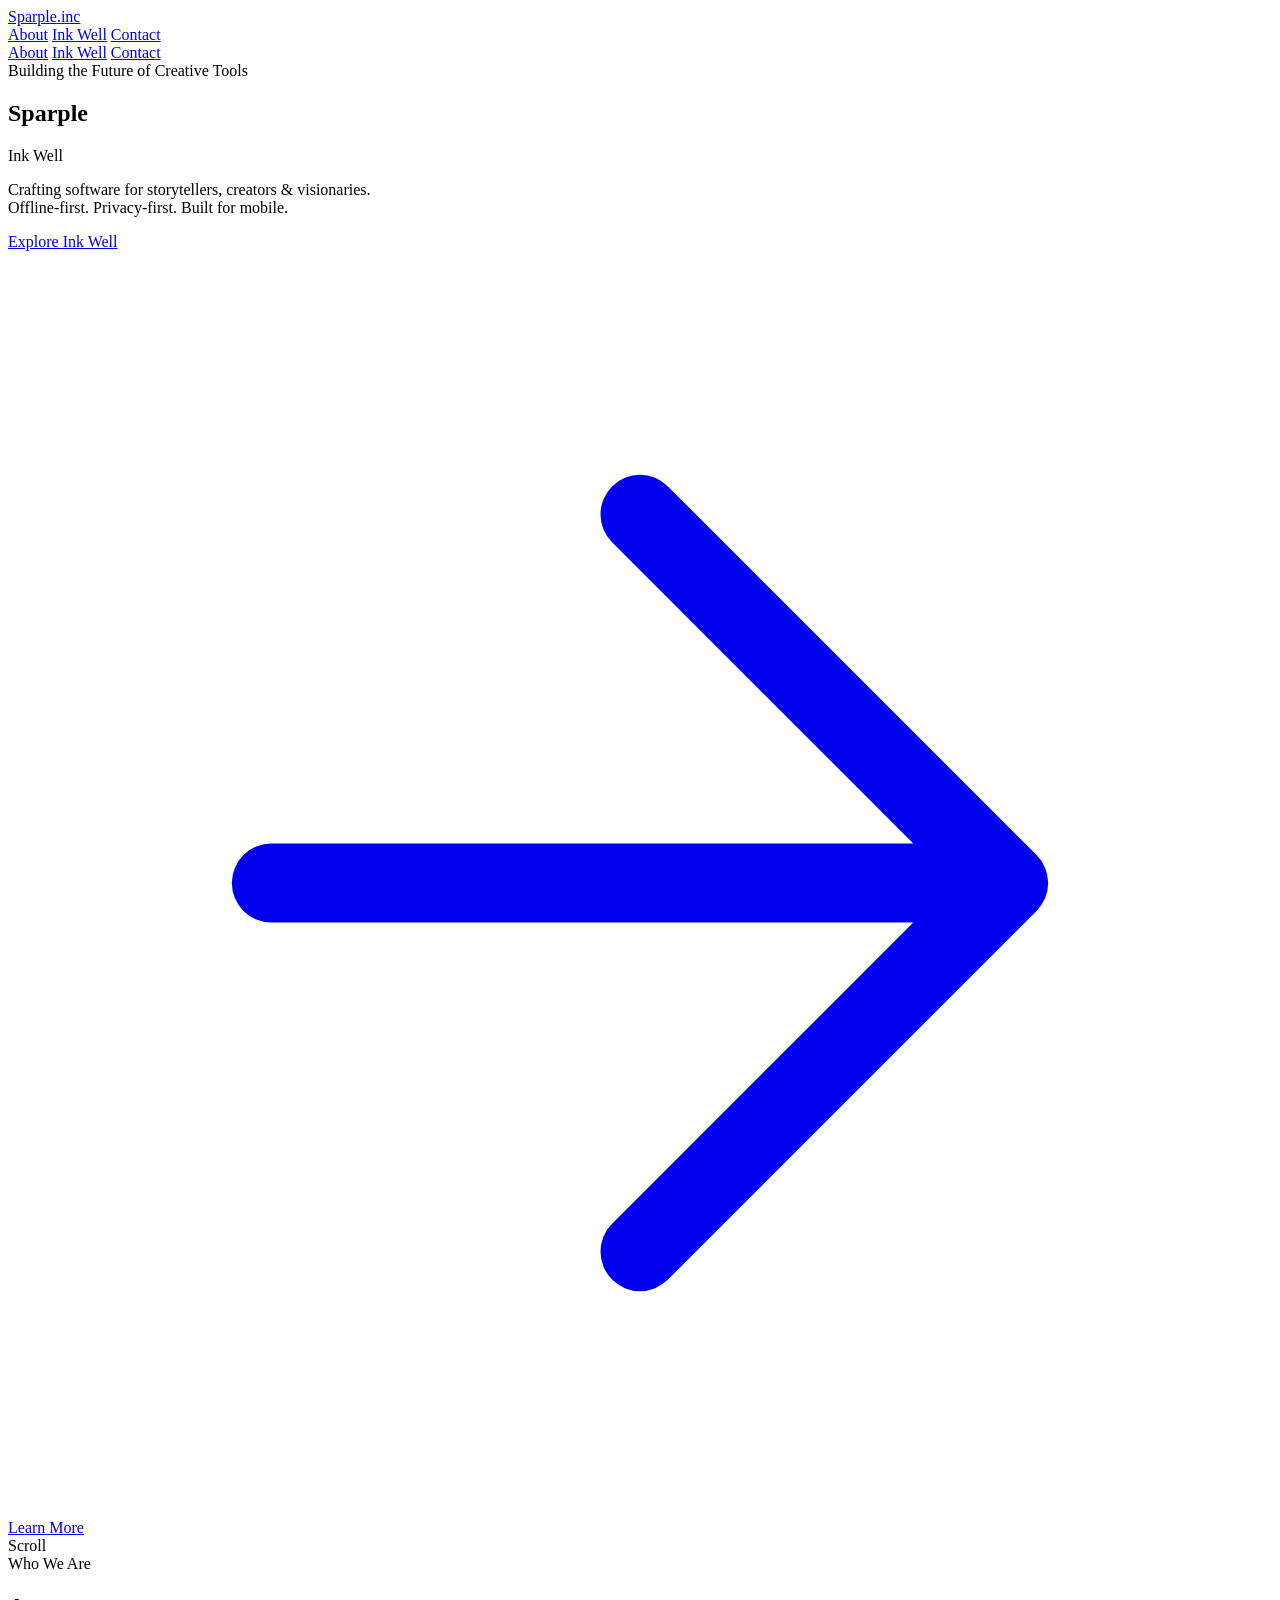
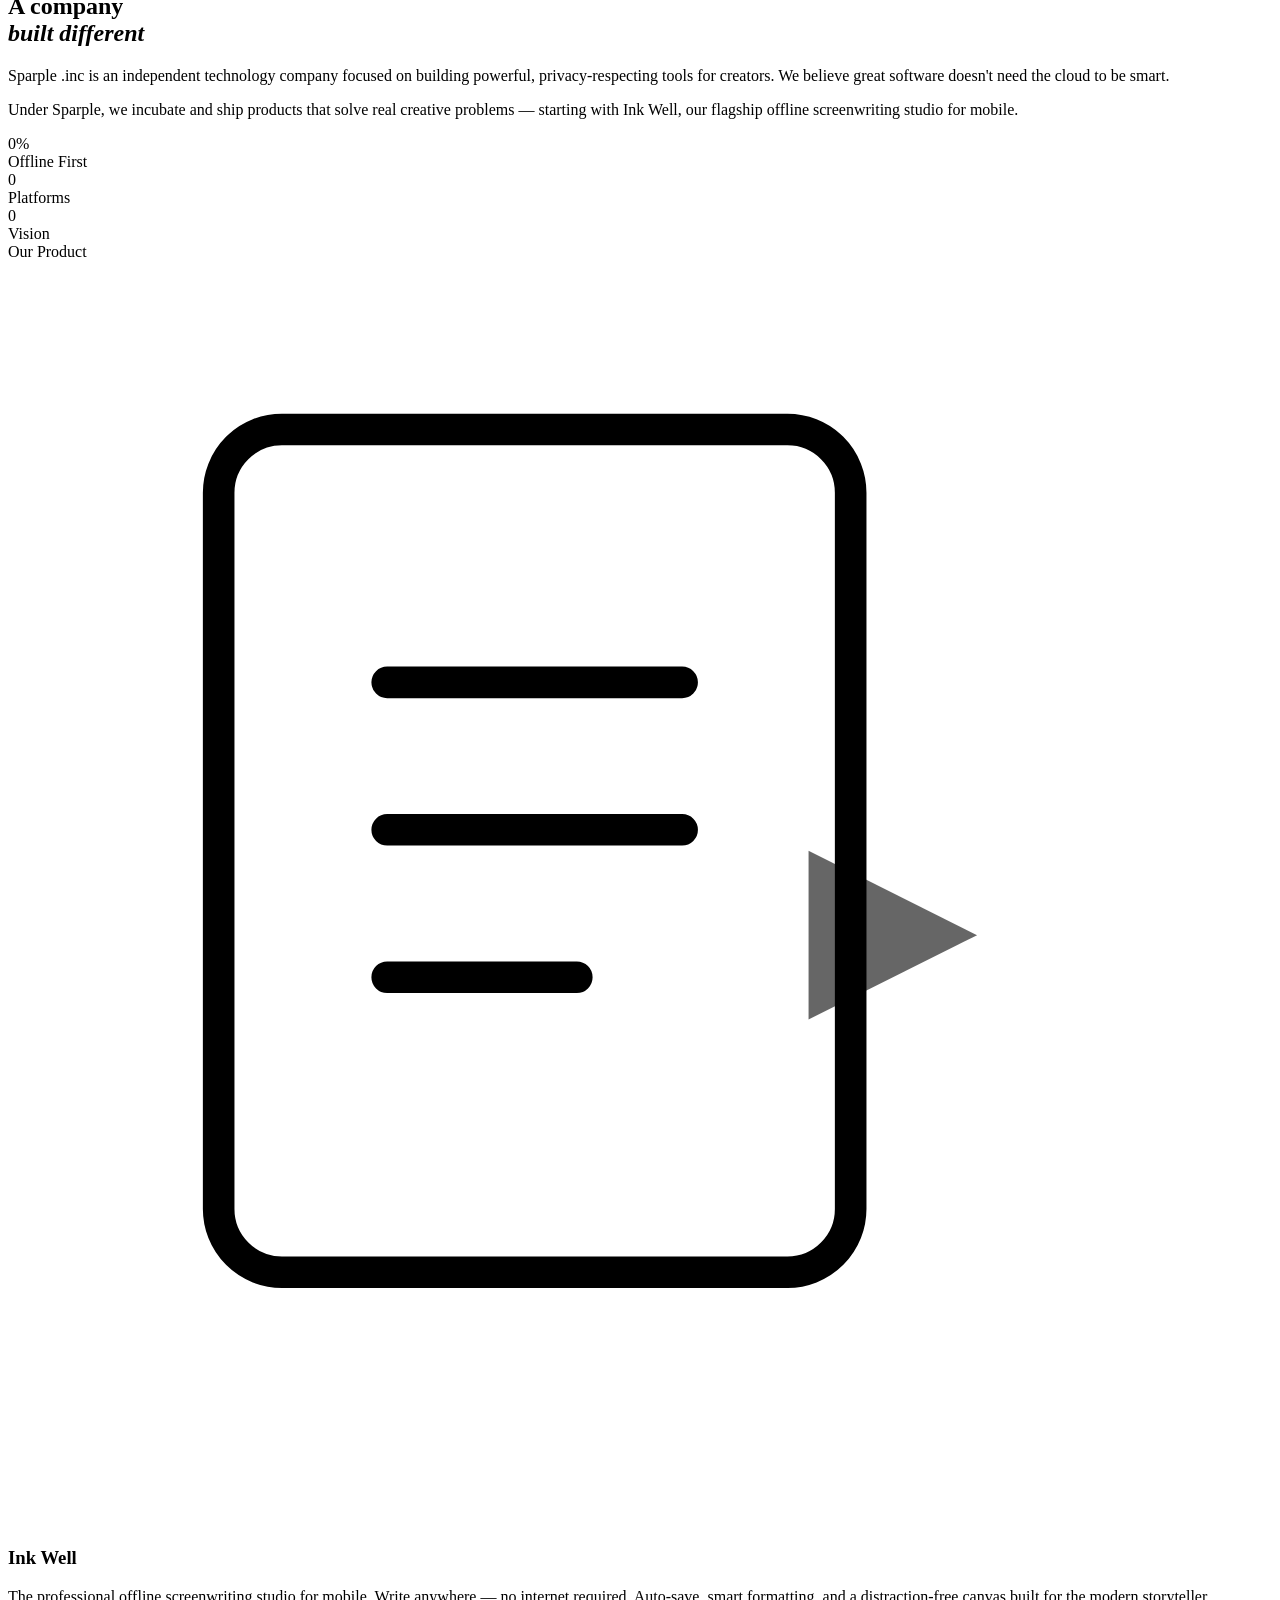
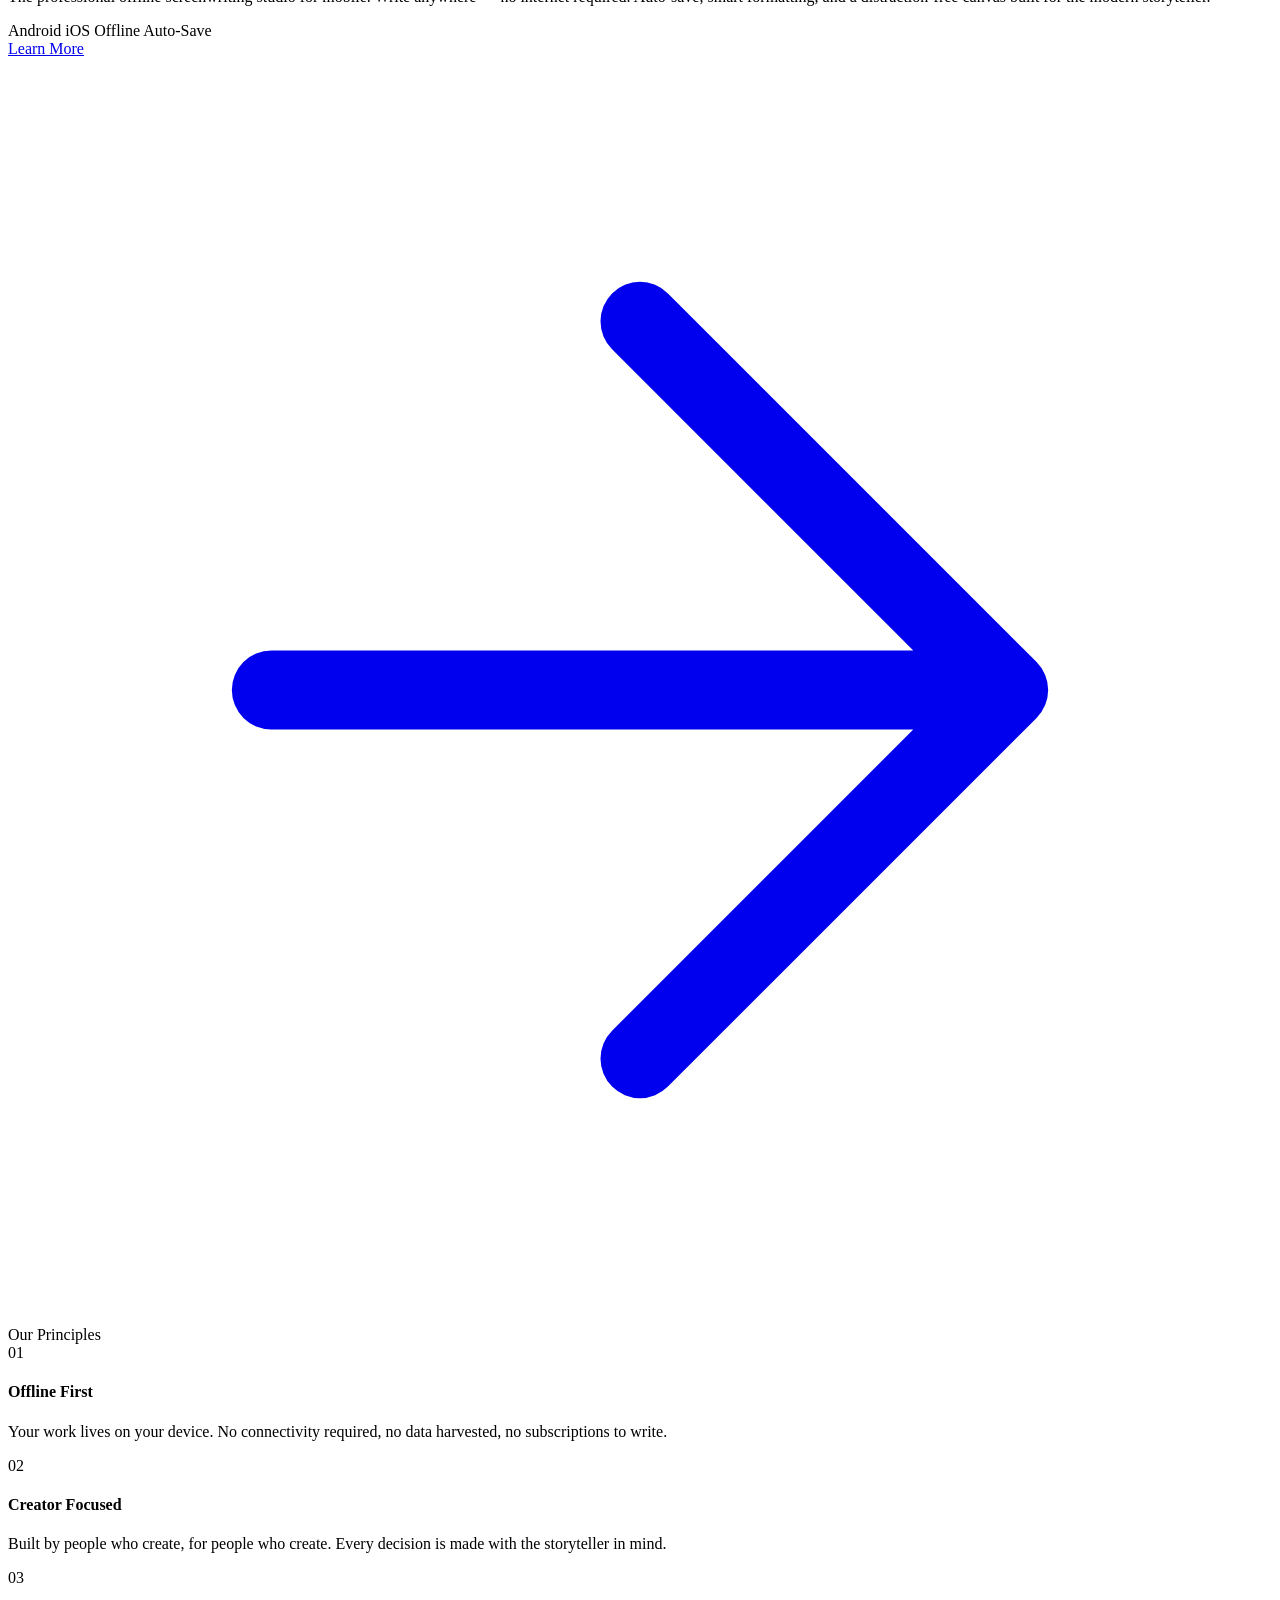
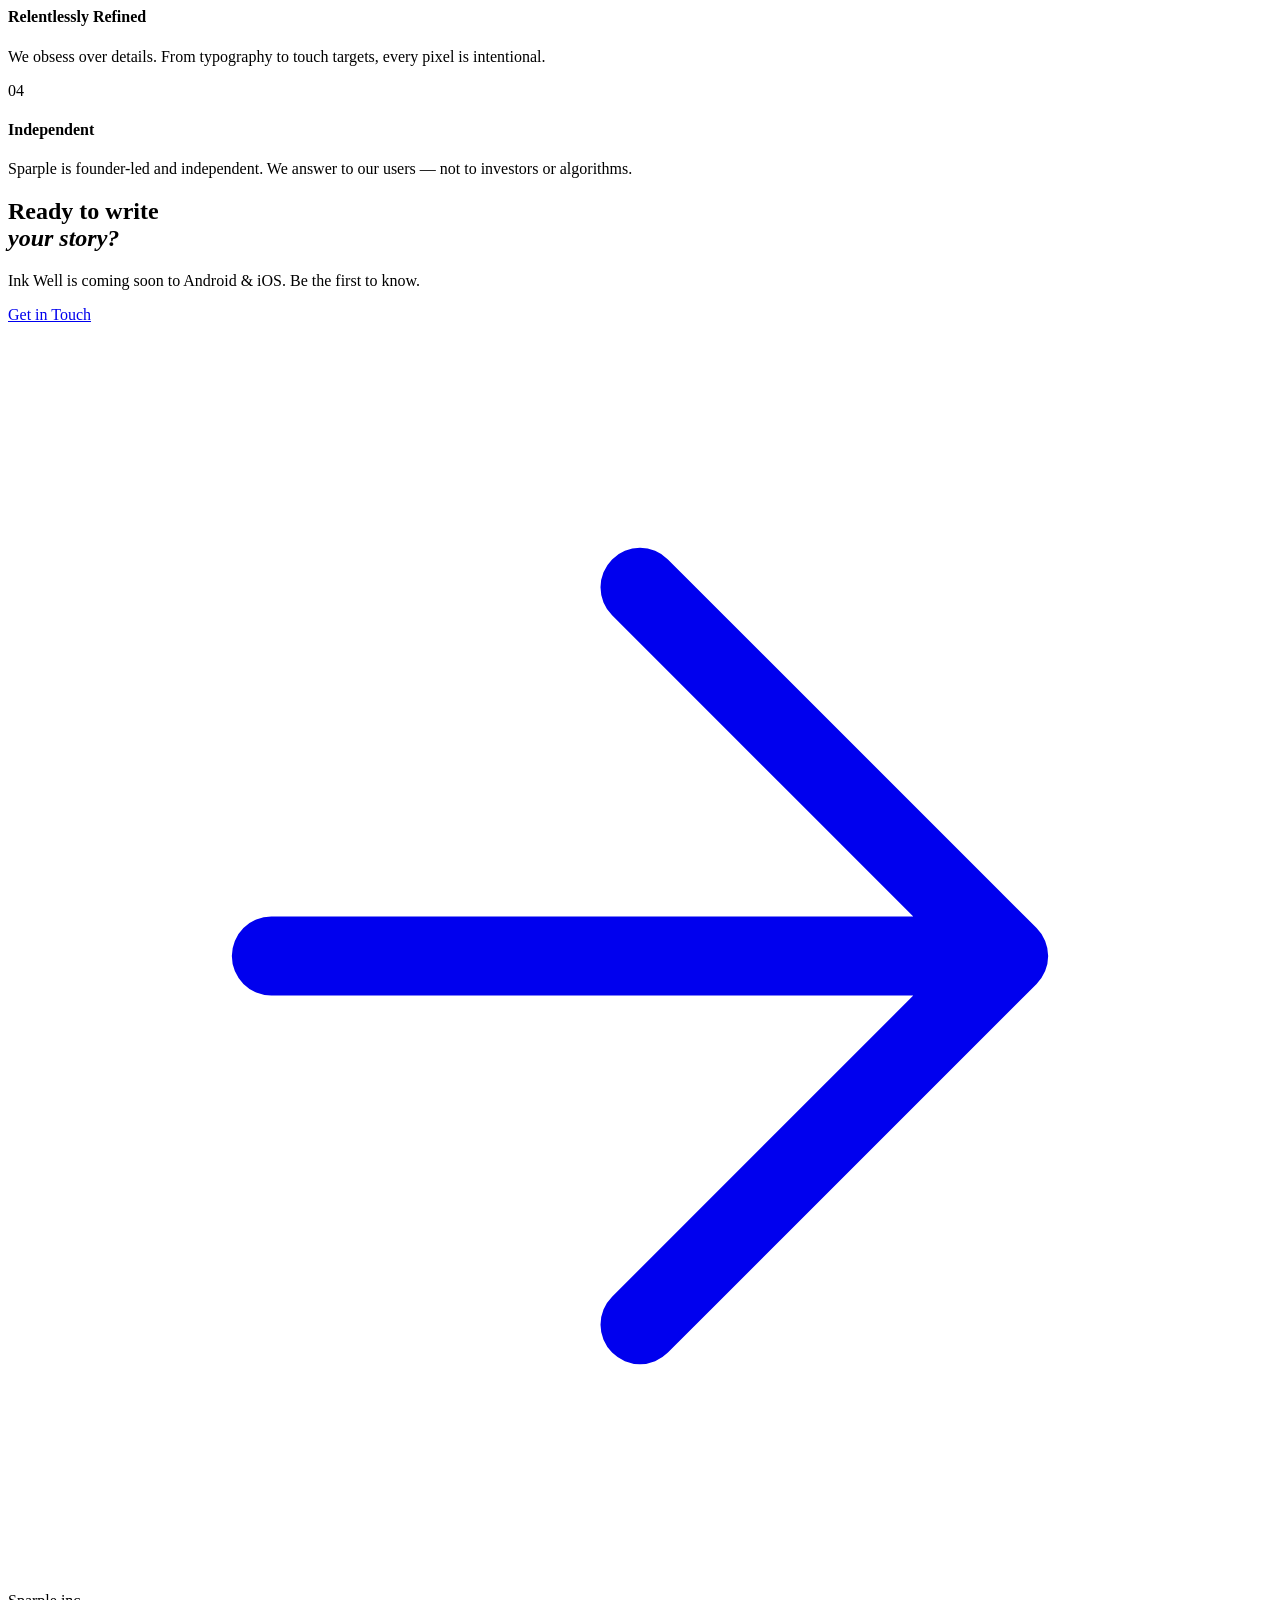
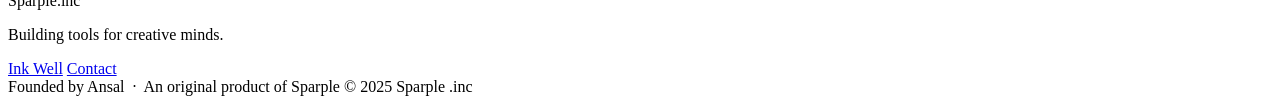
==== index.html @ a7f2dded "Add files via upload" ====
<!DOCTYPE html>
<html lang="en">
<head>
  <meta charset="UTF-8" />
  <meta name="viewport" content="width=device-width, initial-scale=1.0" />
  <title>Sparple .inc</title>
  <link rel="preconnect" href="https://fonts.googleapis.com" />
  <link rel="preconnect" href="https://fonts.gstatic.com" crossorigin />
  <link href="https://fonts.googleapis.com/css2?family=Cormorant+Garamond:wght@300;400;600;700&family=DM+Sans:ital,wght@0,200;0,300;0,400;0,500;1,300&family=Space+Mono:wght@400;700&display=swap" rel="stylesheet" />
  <link rel="stylesheet" href="css/main.css" />
</head>
<body>

  <!-- Custom Cursor -->
  <div class="cursor" id="cursor"></div>
  <div class="cursor-follower" id="cursorFollower"></div>

  <!-- Noise Overlay -->
  <div class="noise-overlay"></div>

  <!-- Nav -->
  <nav class="nav" id="nav">
    <a href="index.html" class="nav-logo">Sparple<span>.inc</span></a>
    <div class="nav-links">
      <a href="#about">About</a>
      <a href="inkwell.html">Ink Well</a>
      <a href="contact.html">Contact</a>
    </div>
    <div class="nav-hamburger" id="hamburger">
      <span></span><span></span><span></span>
    </div>
  </nav>

  <!-- Mobile Menu -->
  <div class="mobile-menu" id="mobileMenu">
    <a href="#about" onclick="closeMobile()">About</a>
    <a href="inkwell.html" onclick="closeMobile()">Ink Well</a>
    <a href="contact.html" onclick="closeMobile()">Contact</a>
  </div>

  <!-- HERO -->
  <section class="hero">
    <div class="hero-bg">
      <div class="orb orb-1"></div>
      <div class="orb orb-2"></div>
      <div class="orb orb-3"></div>
      <div class="grid-lines"></div>
    </div>

    <div class="hero-content">
      <div class="hero-badge reveal-up" style="animation-delay:.1s">
        <span class="badge-dot"></span>
        Building the Future of Creative Tools
      </div>

      <h1 class="hero-title reveal-up" style="animation-delay:.25s">
        <span class="title-sparple">Sparple</span>
      </h1>

      <div class="hero-product reveal-up" style="animation-delay:.45s">
        <span class="product-line"></span>
        <span class="product-name">Ink Well</span>
        <span class="product-line"></span>
      </div>

      <p class="hero-sub reveal-up" style="animation-delay:.6s">
        Crafting software for storytellers, creators &amp; visionaries.<br/>
        Offline-first. Privacy-first. Built for mobile.
      </p>

      <div class="hero-actions reveal-up" style="animation-delay:.75s">
        <a href="inkwell.html" class="btn-primary">
          <span>Explore Ink Well</span>
          <svg viewBox="0 0 24 24" fill="none"><path d="M5 12h14M12 5l7 7-7 7" stroke="currentColor" stroke-width="1.5" stroke-linecap="round" stroke-linejoin="round"/></svg>
        </a>
        <a href="#about" class="btn-ghost">Learn More</a>
      </div>
    </div>

    <div class="scroll-indicator">
      <div class="scroll-line"></div>
      <span>Scroll</span>
    </div>
  </section>

  <!-- ABOUT / COMPANY -->
  <section class="about" id="about">
    <div class="container">
      <div class="section-label">Who We Are</div>
      <div class="about-grid">
        <div class="about-left">
          <h2 class="section-title">
            A company<br/>
            <em>built different</em>
          </h2>
        </div>
        <div class="about-right">
          <p>Sparple .inc is an independent technology company focused on building powerful, privacy-respecting tools for creators. We believe great software doesn't need the cloud to be smart.</p>
          <p>Under Sparple, we incubate and ship products that solve real creative problems — starting with Ink Well, our flagship offline screenwriting studio for mobile.</p>
          <div class="about-stats">
            <div class="stat">
              <span class="stat-num" data-target="100">0</span><span>%</span>
              <div class="stat-label">Offline First</div>
            </div>
            <div class="stat">
              <span class="stat-num" data-target="2">0</span>
              <div class="stat-label">Platforms</div>
            </div>
            <div class="stat">
              <span class="stat-num" data-target="1">0</span>
              <div class="stat-label">Vision</div>
            </div>
          </div>
        </div>
      </div>
    </div>
  </section>

  <!-- PRODUCT CARD -->
  <section class="products">
    <div class="container">
      <div class="section-label">Our Product</div>
      <div class="product-card-hero">
        <div class="product-card-bg"></div>
        <div class="product-card-inner">
          <div class="product-icon">
            <svg viewBox="0 0 60 60" fill="none" xmlns="http://www.w3.org/2000/svg">
              <rect x="10" y="8" width="30" height="40" rx="3" stroke="currentColor" stroke-width="1.5"/>
              <path d="M18 20h14M18 27h14M18 34h9" stroke="currentColor" stroke-width="1.5" stroke-linecap="round"/>
              <path d="M38 28l8 4-8 4V28z" fill="currentColor" opacity=".6"/>
            </svg>
          </div>
          <div class="product-card-text">
            <h3>Ink Well</h3>
            <p>The professional offline screenwriting studio for mobile. Write anywhere — no internet required. Auto-save, smart formatting, and a distraction-free canvas built for the modern storyteller.</p>
            <div class="product-tags">
              <span>Android</span>
              <span>iOS</span>
              <span>Offline</span>
              <span>Auto-Save</span>
            </div>
            <a href="inkwell.html" class="btn-primary">
              <span>Learn More</span>
              <svg viewBox="0 0 24 24" fill="none"><path d="M5 12h14M12 5l7 7-7 7" stroke="currentColor" stroke-width="1.5" stroke-linecap="round" stroke-linejoin="round"/></svg>
            </a>
          </div>
        </div>
      </div>
    </div>
  </section>

  <!-- VALUES -->
  <section class="values">
    <div class="container">
      <div class="section-label">Our Principles</div>
      <div class="values-grid">
        <div class="value-item">
          <div class="value-num">01</div>
          <h4>Offline First</h4>
          <p>Your work lives on your device. No connectivity required, no data harvested, no subscriptions to write.</p>
        </div>
        <div class="value-item">
          <div class="value-num">02</div>
          <h4>Creator Focused</h4>
          <p>Built by people who create, for people who create. Every decision is made with the storyteller in mind.</p>
        </div>
        <div class="value-item">
          <div class="value-num">03</div>
          <h4>Relentlessly Refined</h4>
          <p>We obsess over details. From typography to touch targets, every pixel is intentional.</p>
        </div>
        <div class="value-item">
          <div class="value-num">04</div>
          <h4>Independent</h4>
          <p>Sparple is founder-led and independent. We answer to our users — not to investors or algorithms.</p>
        </div>
      </div>
    </div>
  </section>

  <!-- CTA -->
  <section class="cta-section">
    <div class="cta-inner">
      <h2>Ready to write<br/><em>your story?</em></h2>
      <p>Ink Well is coming soon to Android &amp; iOS. Be the first to know.</p>
      <a href="contact.html" class="btn-primary large">
        <span>Get in Touch</span>
        <svg viewBox="0 0 24 24" fill="none"><path d="M5 12h14M12 5l7 7-7 7" stroke="currentColor" stroke-width="1.5" stroke-linecap="round" stroke-linejoin="round"/></svg>
      </a>
    </div>
  </section>

  <!-- FOOTER -->
  <footer class="footer">
    <div class="footer-inner">
      <div class="footer-left">
        <div class="footer-logo">Sparple<span>.inc</span></div>
        <p>Building tools for creative minds.</p>
      </div>
      <div class="footer-links">
        <a href="inkwell.html">Ink Well</a>
        <a href="contact.html">Contact</a>
      </div>
    </div>
    <div class="footer-bottom">
      <span>Founded by Ansal &nbsp;·&nbsp; An original product of Sparple</span>
      <span>© 2025 Sparple .inc</span>
    </div>
  </footer>

  <script src="js/main.js"></script>
</body>
</html>
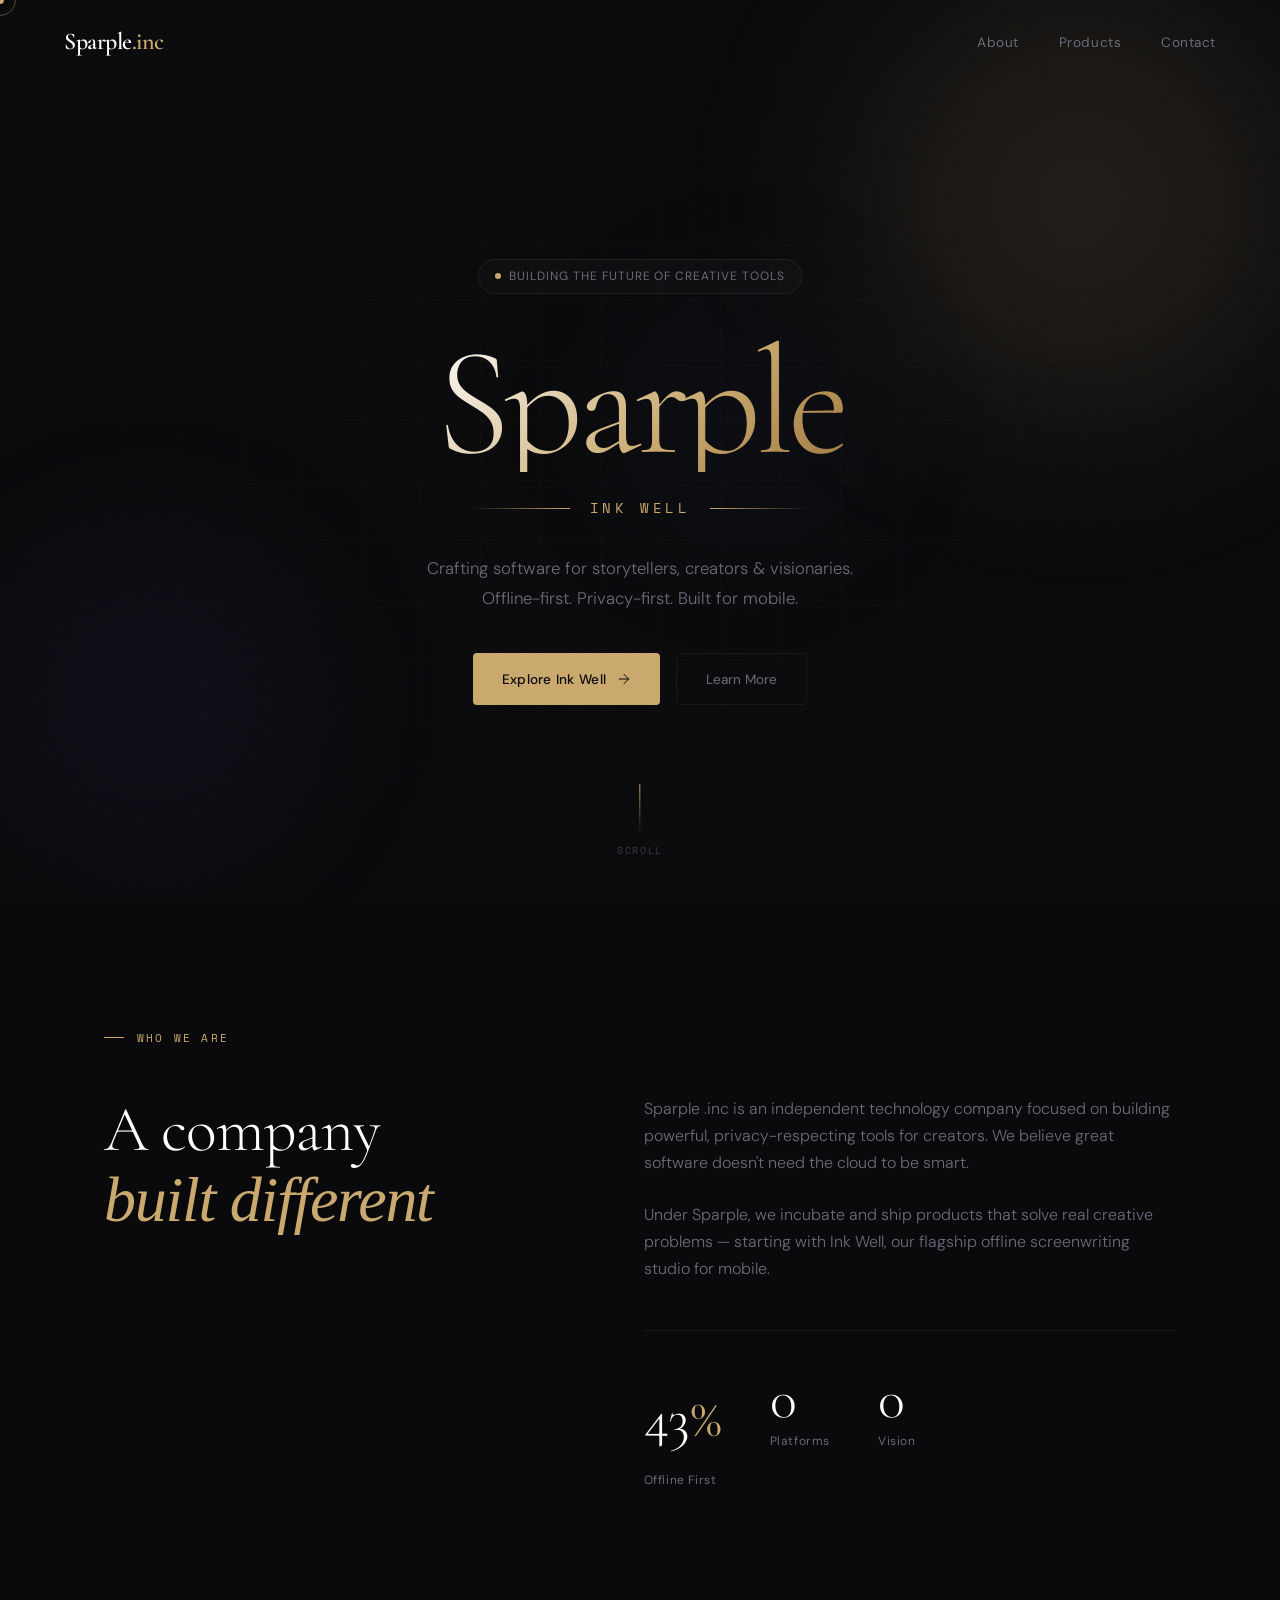
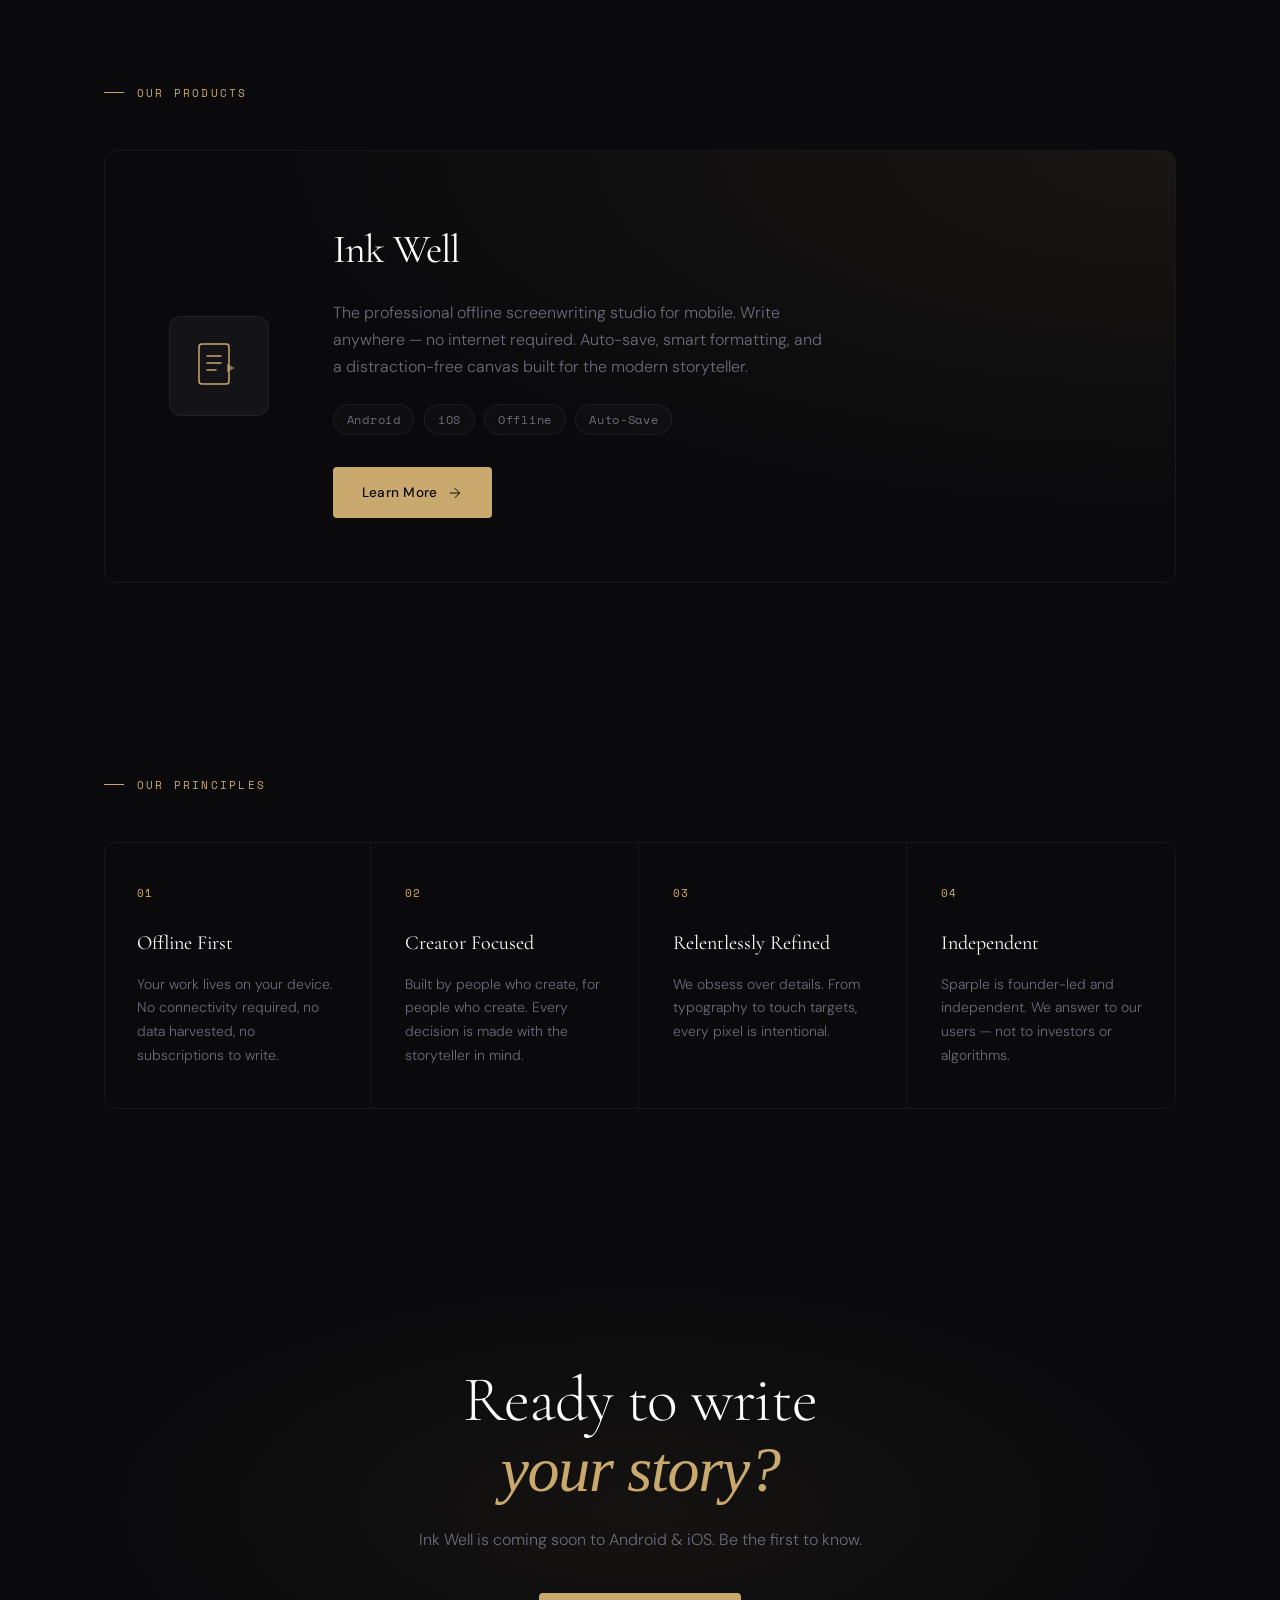
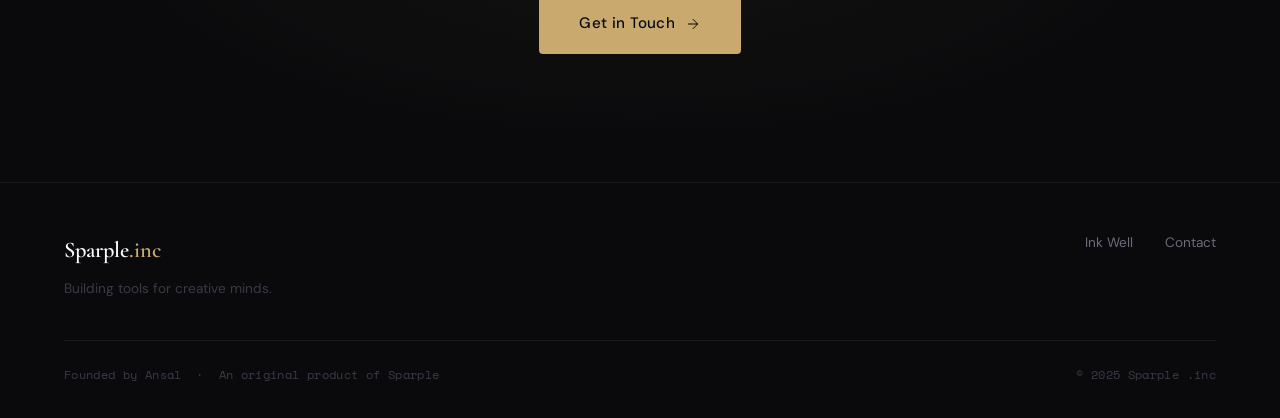
==== commit eb7d8bb6: "Add files via upload" ====
--- a/index.html
+++ b/index.html
@@ -23,7 +23,7 @@
     <a href="index.html" class="nav-logo">Sparple<span>.inc</span></a>
     <div class="nav-links">
       <a href="#about">About</a>
-      <a href="inkwell.html">Ink Well</a>
+      <a href="#products-section">Products</a>
       <a href="contact.html">Contact</a>
     </div>
     <div class="nav-hamburger" id="hamburger">
@@ -33,9 +33,9 @@
 
   <!-- Mobile Menu -->
   <div class="mobile-menu" id="mobileMenu">
-    <a href="#about" onclick="closeMobile()">About</a>
-    <a href="inkwell.html" onclick="closeMobile()">Ink Well</a>
-    <a href="contact.html" onclick="closeMobile()">Contact</a>
+    <a href="#about"            onclick="closeMobile()">About</a>
+    <a href="#products-section" onclick="closeMobile()">Products</a>
+    <a href="contact.html"      onclick="closeMobile()">Contact</a>
   </div>
 
   <!-- HERO -->
@@ -59,7 +59,7 @@
 
       <div class="hero-product reveal-up" style="animation-delay:.45s">
         <span class="product-line"></span>
-        <span class="product-name">Ink Well</span>
+        <span class="product-name" id="hero-product-name">Ink Well</span>
         <span class="product-line"></span>
       </div>
 
@@ -69,7 +69,7 @@
       </p>
 
       <div class="hero-actions reveal-up" style="animation-delay:.75s">
-        <a href="inkwell.html" class="btn-primary">
+        <a href="product.html?id=inkwell" class="btn-primary" id="hero-cta">
           <span>Explore Ink Well</span>
           <svg viewBox="0 0 24 24" fill="none"><path d="M5 12h14M12 5l7 7-7 7" stroke="currentColor" stroke-width="1.5" stroke-linecap="round" stroke-linejoin="round"/></svg>
         </a>
@@ -116,36 +116,19 @@
     </div>
   </section>
 
+  <!-- PRODUCTS — rendered dynamically by js/products.js
+       To add a new product: create a JSON file in /products/ and
+       add its id to PRODUCT_IDS in js/products.js. That's all. -->
   <!-- PRODUCT CARD -->
-  <section class="products">
+  <section class="products" id="products-section">
     <div class="container">
-      <div class="section-label">Our Product</div>
-      <div class="product-card-hero">
-        <div class="product-card-bg"></div>
-        <div class="product-card-inner">
-          <div class="product-icon">
-            <svg viewBox="0 0 60 60" fill="none" xmlns="http://www.w3.org/2000/svg">
-              <rect x="10" y="8" width="30" height="40" rx="3" stroke="currentColor" stroke-width="1.5"/>
-              <path d="M18 20h14M18 27h14M18 34h9" stroke="currentColor" stroke-width="1.5" stroke-linecap="round"/>
-              <path d="M38 28l8 4-8 4V28z" fill="currentColor" opacity=".6"/>
-            </svg>
-          </div>
-          <div class="product-card-text">
-            <h3>Ink Well</h3>
-            <p>The professional offline screenwriting studio for mobile. Write anywhere — no internet required. Auto-save, smart formatting, and a distraction-free canvas built for the modern storyteller.</p>
-            <div class="product-tags">
-              <span>Android</span>
-              <span>iOS</span>
-              <span>Offline</span>
-              <span>Auto-Save</span>
-            </div>
-            <a href="inkwell.html" class="btn-primary">
-              <span>Learn More</span>
-              <svg viewBox="0 0 24 24" fill="none"><path d="M5 12h14M12 5l7 7-7 7" stroke="currentColor" stroke-width="1.5" stroke-linecap="round" stroke-linejoin="round"/></svg>
-            </a>
-          </div>
-        </div>
-      </div>
+      <div class="section-label">Our Products</div>
+      <!--
+        #products-grid is filled automatically by js/products.js
+        One card is rendered for every product in the /products/ folder.
+        You never need to touch this HTML to add a new product.
+      -->
+      <div id="products-grid"></div>
     </div>
   </section>
 
@@ -198,7 +181,7 @@
         <p>Building tools for creative minds.</p>
       </div>
       <div class="footer-links">
-        <a href="inkwell.html">Ink Well</a>
+        <a href="product.html?id=inkwell">Ink Well</a>
         <a href="contact.html">Contact</a>
       </div>
     </div>
@@ -209,5 +192,7 @@
   </footer>
 
   <script src="js/main.js"></script>
+  <!-- Product content system — auto-renders cards from /products/ JSON files -->
+  <script src="js/products.js"></script>
 </body>
 </html>
--- a/css/main.css
+++ b/css/main.css
@@ -0,0 +1,718 @@
+/* ===========================
+   SPARPLE .INC — MAIN STYLES
+   =========================== */
+
+*, *::before, *::after { box-sizing: border-box; margin: 0; padding: 0; }
+
+:root {
+  --bg: #0a0a0c;
+  --bg2: #0f0f13;
+  --surface: #141418;
+  --surface2: #1a1a20;
+  --border: rgba(255,255,255,0.06);
+  --border-hover: rgba(255,255,255,0.12);
+  --text: #e8e8ec;
+  --text-muted: #6b6b7a;
+  --text-dim: #3a3a48;
+  --accent: #c9a96e;
+  --accent-soft: rgba(201,169,110,0.12);
+  --accent-glow: rgba(201,169,110,0.25);
+  --white: #ffffff;
+  --font-display: 'Cormorant Garamond', Georgia, serif;
+  --font-body: 'DM Sans', sans-serif;
+  --font-mono: 'Space Mono', monospace;
+  --ease-out: cubic-bezier(0.16, 1, 0.3, 1);
+  --ease-in-out: cubic-bezier(0.45, 0, 0.55, 1);
+}
+
+html { scroll-behavior: smooth; }
+
+body {
+  background: var(--bg);
+  color: var(--text);
+  font-family: var(--font-body);
+  font-size: 16px;
+  line-height: 1.7;
+  overflow-x: hidden;
+  cursor: none;
+}
+
+/* SCROLLBAR */
+::-webkit-scrollbar { width: 4px; }
+::-webkit-scrollbar-track { background: var(--bg); }
+::-webkit-scrollbar-thumb { background: var(--accent); border-radius: 2px; }
+
+/* CURSOR */
+.cursor {
+  width: 8px; height: 8px;
+  background: var(--accent);
+  border-radius: 50%;
+  position: fixed;
+  top: 0; left: 0;
+  pointer-events: none;
+  z-index: 9999;
+  transform: translate(-50%, -50%);
+  transition: transform 0.05s, opacity 0.2s;
+}
+.cursor-follower {
+  width: 32px; height: 32px;
+  border: 1px solid rgba(201,169,110,0.4);
+  border-radius: 50%;
+  position: fixed;
+  top: 0; left: 0;
+  pointer-events: none;
+  z-index: 9998;
+  transform: translate(-50%, -50%);
+  transition: transform 0.25s var(--ease-out), width 0.3s, height 0.3s, opacity 0.2s;
+}
+body:hover .cursor { opacity: 1; }
+
+/* NOISE */
+.noise-overlay {
+  position: fixed; inset: 0;
+  z-index: 1;
+  opacity: 0.025;
+  pointer-events: none;
+  background-image: url("data:image/svg+xml,%3Csvg viewBox='0 0 256 256' xmlns='http://www.w3.org/2000/svg'%3E%3Cfilter id='noise'%3E%3CfeTurbulence type='fractalNoise' baseFrequency='0.9' numOctaves='4' stitchTiles='stitch'/%3E%3C/filter%3E%3Crect width='100%25' height='100%25' filter='url(%23noise)'/%3E%3C/svg%3E");
+  background-size: 200px;
+}
+
+/* NAV */
+.nav {
+  position: fixed;
+  top: 0; left: 0; right: 0;
+  z-index: 100;
+  display: flex;
+  align-items: center;
+  justify-content: space-between;
+  padding: 1.4rem 4rem;
+  transition: background 0.4s, backdrop-filter 0.4s, padding 0.4s;
+}
+.nav.scrolled {
+  background: rgba(10, 10, 12, 0.85);
+  backdrop-filter: blur(20px);
+  border-bottom: 1px solid var(--border);
+  padding: 1rem 4rem;
+}
+
+.nav-logo {
+  font-family: var(--font-display);
+  font-size: 1.5rem;
+  font-weight: 600;
+  color: var(--white);
+  text-decoration: none;
+  letter-spacing: -0.02em;
+}
+.nav-logo span { color: var(--accent); }
+
+.nav-links { display: flex; gap: 2.5rem; }
+.nav-links a {
+  color: var(--text-muted);
+  text-decoration: none;
+  font-size: 0.85rem;
+  font-weight: 400;
+  letter-spacing: 0.04em;
+  transition: color 0.2s;
+  position: relative;
+}
+.nav-links a::after {
+  content: '';
+  position: absolute;
+  bottom: -2px; left: 0;
+  width: 0; height: 1px;
+  background: var(--accent);
+  transition: width 0.3s var(--ease-out);
+}
+.nav-links a:hover { color: var(--text); }
+.nav-links a:hover::after, .nav-links a.active::after { width: 100%; }
+.nav-links a.active { color: var(--accent); }
+
+.nav-hamburger {
+  display: none;
+  flex-direction: column;
+  gap: 5px;
+  cursor: pointer;
+  padding: 4px;
+}
+.nav-hamburger span {
+  display: block;
+  width: 22px; height: 1.5px;
+  background: var(--text-muted);
+  transition: all 0.3s;
+}
+
+/* MOBILE MENU */
+.mobile-menu {
+  display: none;
+  position: fixed;
+  inset: 0;
+  z-index: 99;
+  background: rgba(10,10,12,0.97);
+  backdrop-filter: blur(20px);
+  flex-direction: column;
+  align-items: center;
+  justify-content: center;
+  gap: 2.5rem;
+}
+.mobile-menu.open { display: flex; }
+.mobile-menu a {
+  font-family: var(--font-display);
+  font-size: 3rem;
+  color: var(--text);
+  text-decoration: none;
+  transition: color 0.2s;
+}
+.mobile-menu a:hover { color: var(--accent); }
+
+/* HERO */
+.hero {
+  min-height: 100vh;
+  display: flex;
+  align-items: center;
+  justify-content: center;
+  position: relative;
+  overflow: hidden;
+  padding: 8rem 4rem 4rem;
+}
+
+.hero-bg {
+  position: absolute;
+  inset: 0;
+  z-index: 0;
+}
+
+.orb {
+  position: absolute;
+  border-radius: 50%;
+  filter: blur(80px);
+  will-change: transform;
+}
+.orb-1 {
+  width: 600px; height: 600px;
+  top: -100px; right: -100px;
+  background: radial-gradient(circle, rgba(201,169,110,0.18) 0%, transparent 70%);
+  animation: orbFloat1 8s ease-in-out infinite;
+}
+.orb-2 {
+  width: 400px; height: 400px;
+  bottom: 0; left: -50px;
+  background: radial-gradient(circle, rgba(100,80,180,0.12) 0%, transparent 70%);
+  animation: orbFloat2 10s ease-in-out infinite;
+}
+.orb-3 {
+  width: 300px; height: 300px;
+  top: 30%; right: 30%;
+  background: radial-gradient(circle, rgba(60,100,160,0.1) 0%, transparent 70%);
+  animation: orbFloat3 12s ease-in-out infinite;
+}
+
+@keyframes orbFloat1 {
+  0%, 100% { transform: translate(0, 0) scale(1); }
+  50% { transform: translate(-30px, 40px) scale(1.05); }
+}
+@keyframes orbFloat2 {
+  0%, 100% { transform: translate(0, 0); }
+  50% { transform: translate(40px, -30px); }
+}
+@keyframes orbFloat3 {
+  0%, 100% { transform: translate(0, 0) scale(1); }
+  33% { transform: translate(20px, -20px) scale(1.1); }
+  66% { transform: translate(-20px, 10px) scale(0.95); }
+}
+
+.grid-lines {
+  position: absolute;
+  inset: 0;
+  background-image:
+    linear-gradient(rgba(255,255,255,0.02) 1px, transparent 1px),
+    linear-gradient(90deg, rgba(255,255,255,0.02) 1px, transparent 1px);
+  background-size: 60px 60px;
+  mask-image: radial-gradient(ellipse at center, black 20%, transparent 80%);
+}
+
+.hero-content {
+  position: relative;
+  z-index: 2;
+  text-align: center;
+  max-width: 800px;
+}
+
+.hero-badge {
+  display: inline-flex;
+  align-items: center;
+  gap: 0.5rem;
+  font-size: 0.75rem;
+  font-weight: 400;
+  letter-spacing: 0.08em;
+  text-transform: uppercase;
+  color: var(--text-muted);
+  border: 1px solid var(--border);
+  padding: 0.4rem 1rem;
+  border-radius: 100px;
+  margin-bottom: 2.5rem;
+  background: rgba(255,255,255,0.02);
+}
+.badge-dot {
+  width: 6px; height: 6px;
+  border-radius: 50%;
+  background: var(--accent);
+  animation: pulse 2s ease-in-out infinite;
+}
+@keyframes pulse {
+  0%, 100% { opacity: 1; transform: scale(1); }
+  50% { opacity: 0.5; transform: scale(0.8); }
+}
+
+.hero-title {
+  font-family: var(--font-display);
+  font-size: clamp(5rem, 12vw, 10rem);
+  font-weight: 300;
+  line-height: 0.9;
+  letter-spacing: -0.04em;
+  color: var(--white);
+  margin-bottom: 1.5rem;
+}
+.title-sparple {
+  display: block;
+  background: linear-gradient(135deg, #ffffff 0%, #c9a96e 60%, #a07840 100%);
+  -webkit-background-clip: text;
+  -webkit-text-fill-color: transparent;
+  background-clip: text;
+}
+
+.hero-product {
+  display: flex;
+  align-items: center;
+  justify-content: center;
+  gap: 1.2rem;
+  margin-bottom: 2rem;
+}
+.product-line {
+  flex: 1;
+  max-width: 100px;
+  height: 1px;
+  background: linear-gradient(90deg, transparent, var(--accent));
+}
+.product-line:last-child {
+  background: linear-gradient(90deg, var(--accent), transparent);
+}
+.product-name {
+  font-family: var(--font-mono);
+  font-size: 0.9rem;
+  letter-spacing: 0.25em;
+  text-transform: uppercase;
+  color: var(--accent);
+}
+
+.hero-sub {
+  font-size: 1.05rem;
+  color: var(--text-muted);
+  font-weight: 300;
+  line-height: 1.8;
+  max-width: 480px;
+  margin: 0 auto 2.5rem;
+}
+
+.hero-actions {
+  display: flex;
+  gap: 1rem;
+  justify-content: center;
+  flex-wrap: wrap;
+}
+
+/* BUTTONS */
+.btn-primary {
+  display: inline-flex;
+  align-items: center;
+  gap: 0.6rem;
+  padding: 0.85rem 1.8rem;
+  background: var(--accent);
+  color: #0a0a0c;
+  text-decoration: none;
+  font-size: 0.85rem;
+  font-weight: 500;
+  letter-spacing: 0.02em;
+  border-radius: 4px;
+  transition: all 0.3s var(--ease-out);
+  position: relative;
+  overflow: hidden;
+  border: none;
+  cursor: pointer;
+}
+.btn-primary svg { width: 16px; height: 16px; transition: transform 0.3s; }
+.btn-primary:hover { background: #dbb97e; transform: translateY(-2px); box-shadow: 0 8px 30px var(--accent-glow); }
+.btn-primary:hover svg { transform: translateX(4px); }
+.btn-primary.large { padding: 1.1rem 2.5rem; font-size: 0.95rem; }
+
+.btn-ghost {
+  display: inline-flex;
+  align-items: center;
+  gap: 0.6rem;
+  padding: 0.85rem 1.8rem;
+  background: transparent;
+  color: var(--text-muted);
+  text-decoration: none;
+  font-size: 0.85rem;
+  border: 1px solid var(--border);
+  border-radius: 4px;
+  transition: all 0.3s;
+}
+.btn-ghost:hover { color: var(--text); border-color: var(--border-hover); background: rgba(255,255,255,0.03); }
+
+/* SCROLL INDICATOR */
+.scroll-indicator {
+  position: absolute;
+  bottom: 2.5rem;
+  left: 50%;
+  transform: translateX(-50%);
+  display: flex;
+  flex-direction: column;
+  align-items: center;
+  gap: 0.5rem;
+  z-index: 2;
+}
+.scroll-line {
+  width: 1px; height: 50px;
+  background: linear-gradient(to bottom, var(--accent), transparent);
+  animation: scrollAnim 2s ease-in-out infinite;
+}
+.scroll-indicator span {
+  font-size: 0.65rem;
+  letter-spacing: 0.15em;
+  text-transform: uppercase;
+  color: var(--text-dim);
+  font-family: var(--font-mono);
+}
+@keyframes scrollAnim {
+  0%, 100% { opacity: 0.3; transform: scaleY(0.8); }
+  50% { opacity: 1; transform: scaleY(1); }
+}
+
+/* REVEAL ANIMATION */
+.reveal-up {
+  opacity: 0;
+  transform: translateY(30px);
+  animation: revealUp 0.9s var(--ease-out) forwards;
+}
+@keyframes revealUp {
+  to { opacity: 1; transform: translateY(0); }
+}
+
+.reveal-scroll {
+  opacity: 0;
+  transform: translateY(40px);
+  transition: opacity 0.8s var(--ease-out), transform 0.8s var(--ease-out);
+}
+.reveal-scroll.visible { opacity: 1; transform: translateY(0); }
+
+/* CONTAINER */
+.container {
+  max-width: 1200px;
+  margin: 0 auto;
+  padding: 0 4rem;
+}
+
+/* SECTION LABEL */
+.section-label {
+  font-family: var(--font-mono);
+  font-size: 0.7rem;
+  letter-spacing: 0.2em;
+  text-transform: uppercase;
+  color: var(--accent);
+  margin-bottom: 1.5rem;
+  display: flex;
+  align-items: center;
+  gap: 0.8rem;
+}
+.section-label::before {
+  content: '';
+  width: 20px; height: 1px;
+  background: var(--accent);
+}
+
+/* SECTION TITLE */
+.section-title {
+  font-family: var(--font-display);
+  font-size: clamp(2.5rem, 5vw, 4rem);
+  font-weight: 300;
+  line-height: 1.1;
+  letter-spacing: -0.02em;
+  color: var(--white);
+}
+.section-title em {
+  font-style: italic;
+  color: var(--accent);
+}
+
+/* ABOUT */
+.about {
+  padding: 8rem 0;
+}
+.about-grid {
+  display: grid;
+  grid-template-columns: 1fr 1.2fr;
+  gap: 6rem;
+  align-items: start;
+  margin-top: 3rem;
+}
+.about-right p {
+  color: var(--text-muted);
+  margin-bottom: 1.5rem;
+  font-size: 1rem;
+  font-weight: 300;
+}
+.about-stats {
+  display: flex;
+  gap: 3rem;
+  margin-top: 3rem;
+  padding-top: 2.5rem;
+  border-top: 1px solid var(--border);
+}
+.stat-num {
+  font-family: var(--font-display);
+  font-size: 3.5rem;
+  font-weight: 300;
+  color: var(--white);
+  line-height: 1;
+}
+.stat > span:not(.stat-num) {
+  font-family: var(--font-display);
+  font-size: 3.5rem;
+  font-weight: 300;
+  color: var(--accent);
+}
+.stat-label {
+  font-size: 0.75rem;
+  color: var(--text-muted);
+  letter-spacing: 0.05em;
+  margin-top: 0.25rem;
+}
+
+/* PRODUCTS */
+.products { padding: 4rem 0 8rem; }
+.product-card-hero {
+  position: relative;
+  border: 1px solid var(--border);
+  border-radius: 12px;
+  overflow: hidden;
+  margin-top: 3rem;
+  transition: border-color 0.3s;
+}
+.product-card-hero:hover { border-color: var(--border-hover); }
+.product-card-bg {
+  position: absolute; inset: 0;
+  background: radial-gradient(ellipse at top right, rgba(201,169,110,0.08) 0%, transparent 60%);
+}
+.product-card-inner {
+  position: relative;
+  z-index: 1;
+  display: flex;
+  gap: 4rem;
+  align-items: center;
+  padding: 4rem;
+}
+.product-icon {
+  flex-shrink: 0;
+  width: 100px; height: 100px;
+  border: 1px solid var(--border);
+  border-radius: 12px;
+  display: flex;
+  align-items: center;
+  justify-content: center;
+  color: var(--accent);
+  background: var(--surface);
+}
+.product-icon svg { width: 60px; height: 60px; }
+.product-card-text h3 {
+  font-family: var(--font-display);
+  font-size: 2.5rem;
+  font-weight: 400;
+  color: var(--white);
+  margin-bottom: 1rem;
+  letter-spacing: -0.02em;
+}
+.product-card-text p {
+  color: var(--text-muted);
+  font-weight: 300;
+  max-width: 500px;
+  margin-bottom: 1.5rem;
+}
+.product-tags {
+  display: flex;
+  gap: 0.6rem;
+  flex-wrap: wrap;
+  margin-bottom: 2rem;
+}
+.product-tags span {
+  font-size: 0.72rem;
+  letter-spacing: 0.06em;
+  font-family: var(--font-mono);
+  padding: 0.3rem 0.8rem;
+  border: 1px solid var(--border);
+  border-radius: 100px;
+  color: var(--text-muted);
+  background: rgba(255,255,255,0.02);
+}
+
+/* VALUES */
+.values { padding: 4rem 0 8rem; }
+.values-grid {
+  display: grid;
+  grid-template-columns: repeat(4, 1fr);
+  gap: 2px;
+  margin-top: 3rem;
+  border: 1px solid var(--border);
+  border-radius: 12px;
+  overflow: hidden;
+}
+.value-item {
+  padding: 2.5rem 2rem;
+  border-right: 1px solid var(--border);
+  transition: background 0.3s;
+  position: relative;
+}
+.value-item:last-child { border-right: none; }
+.value-item:hover { background: rgba(255,255,255,0.02); }
+.value-num {
+  font-family: var(--font-mono);
+  font-size: 0.7rem;
+  color: var(--accent);
+  letter-spacing: 0.1em;
+  margin-bottom: 1.5rem;
+}
+.value-item h4 {
+  font-family: var(--font-display);
+  font-size: 1.25rem;
+  font-weight: 400;
+  color: var(--white);
+  margin-bottom: 0.8rem;
+}
+.value-item p {
+  font-size: 0.875rem;
+  color: var(--text-muted);
+  font-weight: 300;
+  line-height: 1.7;
+}
+
+/* CTA SECTION */
+.cta-section {
+  padding: 8rem 4rem;
+  position: relative;
+  overflow: hidden;
+}
+.cta-section::before {
+  content: '';
+  position: absolute;
+  inset: 0;
+  background: radial-gradient(ellipse at center, rgba(201,169,110,0.06) 0%, transparent 60%);
+}
+.cta-inner {
+  position: relative;
+  text-align: center;
+  max-width: 600px;
+  margin: 0 auto;
+}
+.cta-inner h2 {
+  font-family: var(--font-display);
+  font-size: clamp(2.5rem, 5vw, 4rem);
+  font-weight: 300;
+  letter-spacing: -0.02em;
+  color: var(--white);
+  line-height: 1.1;
+  margin-bottom: 1.2rem;
+}
+.cta-inner h2 em { color: var(--accent); font-style: italic; }
+.cta-inner p {
+  color: var(--text-muted);
+  font-size: 1rem;
+  font-weight: 300;
+  margin-bottom: 2.5rem;
+}
+
+/* FOOTER */
+.footer {
+  border-top: 1px solid var(--border);
+  padding: 3rem 4rem 2rem;
+}
+.footer-inner {
+  display: flex;
+  justify-content: space-between;
+  align-items: flex-start;
+  margin-bottom: 2.5rem;
+}
+.footer-logo {
+  font-family: var(--font-display);
+  font-size: 1.4rem;
+  font-weight: 600;
+  color: var(--white);
+  margin-bottom: 0.5rem;
+}
+.footer-logo span { color: var(--accent); }
+.footer-left p { font-size: 0.85rem; color: var(--text-dim); }
+.footer-links { display: flex; gap: 2rem; }
+.footer-links a {
+  color: var(--text-muted);
+  text-decoration: none;
+  font-size: 0.85rem;
+  transition: color 0.2s;
+}
+.footer-links a:hover { color: var(--accent); }
+.footer-bottom {
+  display: flex;
+  justify-content: space-between;
+  align-items: center;
+  padding-top: 1.5rem;
+  border-top: 1px solid var(--border);
+  font-size: 0.75rem;
+  color: var(--text-dim);
+  font-family: var(--font-mono);
+  letter-spacing: 0.03em;
+}
+
+/* BACK LINK */
+.back-link {
+  display: inline-flex;
+  align-items: center;
+  gap: 0.5rem;
+  color: var(--text-muted);
+  text-decoration: none;
+  font-size: 0.8rem;
+  letter-spacing: 0.05em;
+  margin-bottom: 2.5rem;
+  transition: color 0.2s, gap 0.2s;
+}
+.back-link svg { width: 16px; height: 16px; }
+.back-link:hover { color: var(--accent); gap: 0.8rem; }
+
+/* RESPONSIVE */
+@media (max-width: 1024px) {
+  .values-grid { grid-template-columns: repeat(2, 1fr); }
+  .value-item:nth-child(2) { border-right: none; }
+  .value-item:nth-child(1), .value-item:nth-child(2) { border-bottom: 1px solid var(--border); }
+  .about-grid { grid-template-columns: 1fr; gap: 3rem; }
+}
+
+@media (max-width: 768px) {
+  .nav { padding: 1.2rem 1.5rem; }
+  .nav.scrolled { padding: 0.8rem 1.5rem; }
+  .nav-links { display: none; }
+  .nav-hamburger { display: flex; }
+  .hero { padding: 6rem 1.5rem 4rem; }
+  .container { padding: 0 1.5rem; }
+  .about { padding: 5rem 0; }
+  .values { padding: 3rem 0 5rem; }
+  .values-grid { grid-template-columns: 1fr; }
+  .value-item { border-right: none; border-bottom: 1px solid var(--border); }
+  .value-item:last-child { border-bottom: none; }
+  .product-card-inner { flex-direction: column; padding: 2rem; gap: 2rem; }
+  .footer { padding: 2.5rem 1.5rem 1.5rem; }
+  .footer-inner { flex-direction: column; gap: 2rem; }
+  .footer-bottom { flex-direction: column; gap: 0.8rem; text-align: center; }
+  .cta-section { padding: 5rem 1.5rem; }
+  .about-stats { gap: 2rem; }
+}
+
+@media (max-width: 480px) {
+  .hero-title { font-size: 4rem; }
+  .hero-actions { flex-direction: column; align-items: center; }
+}
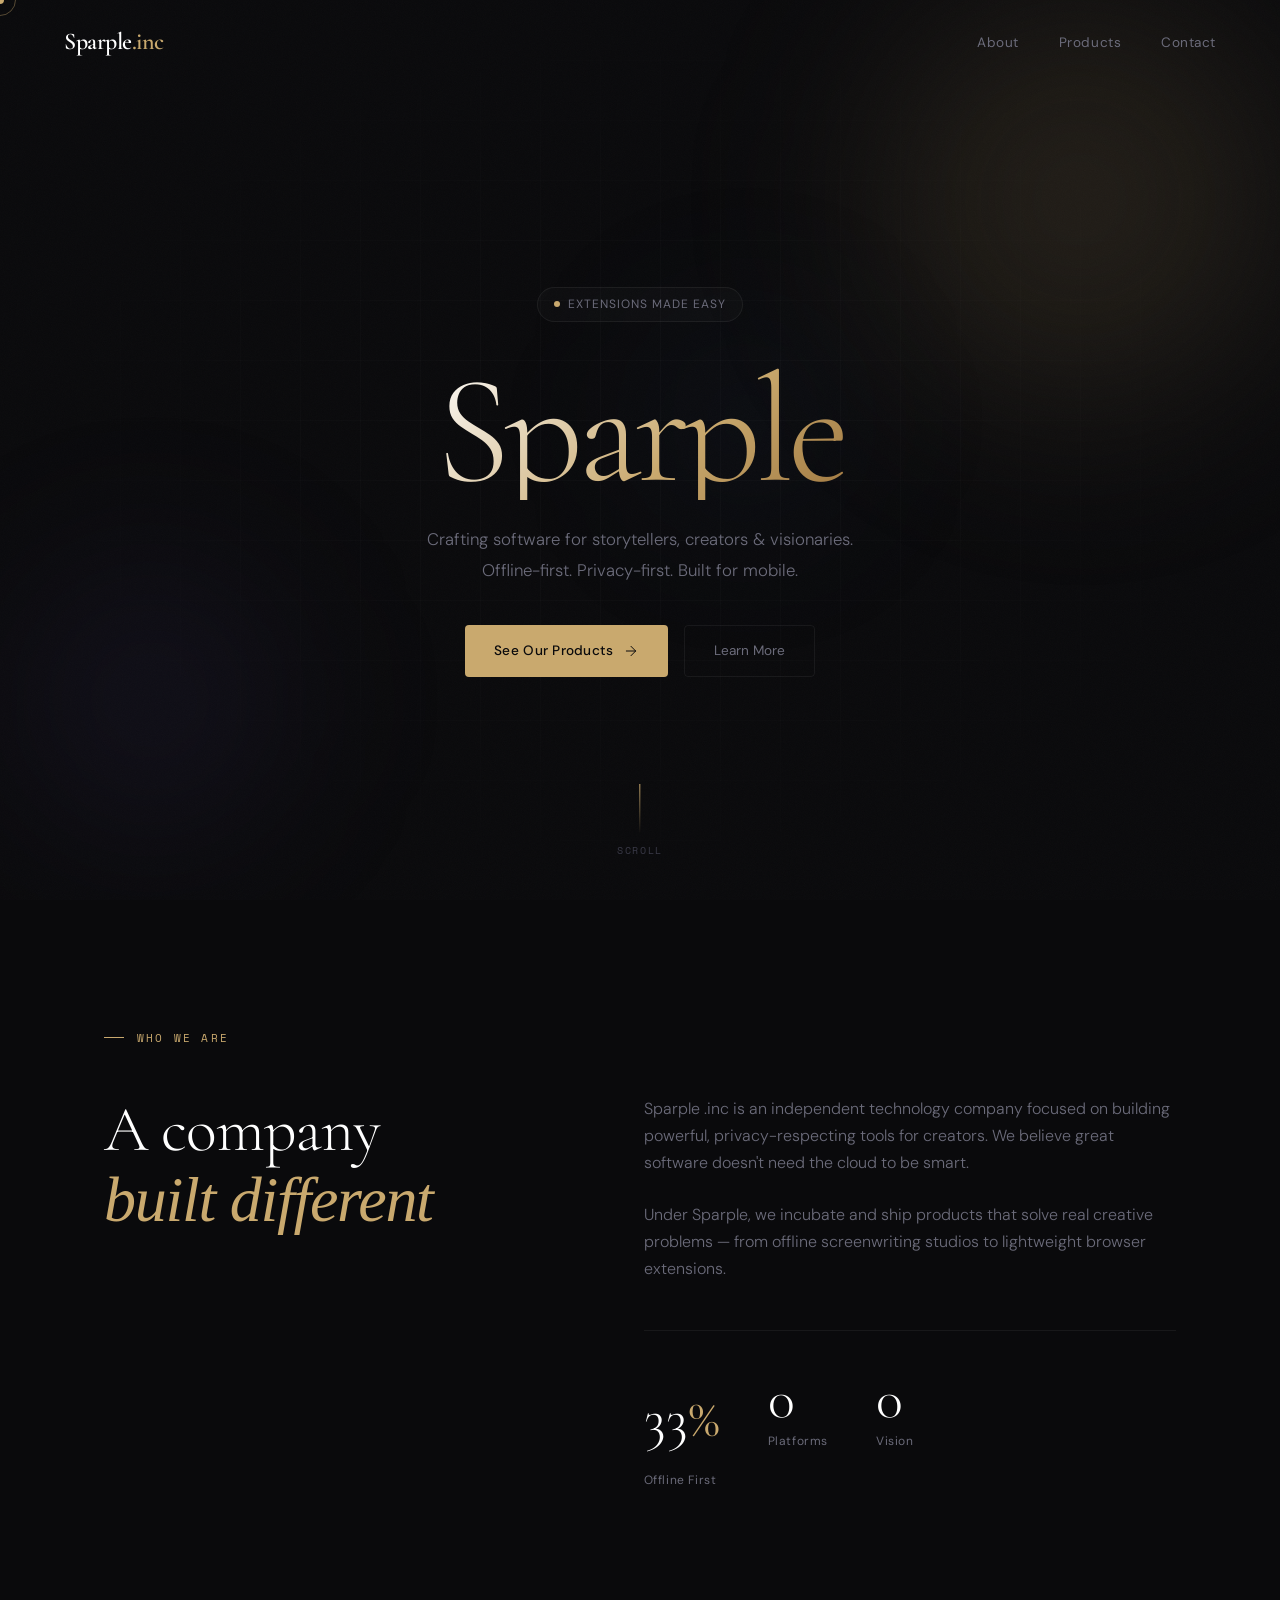
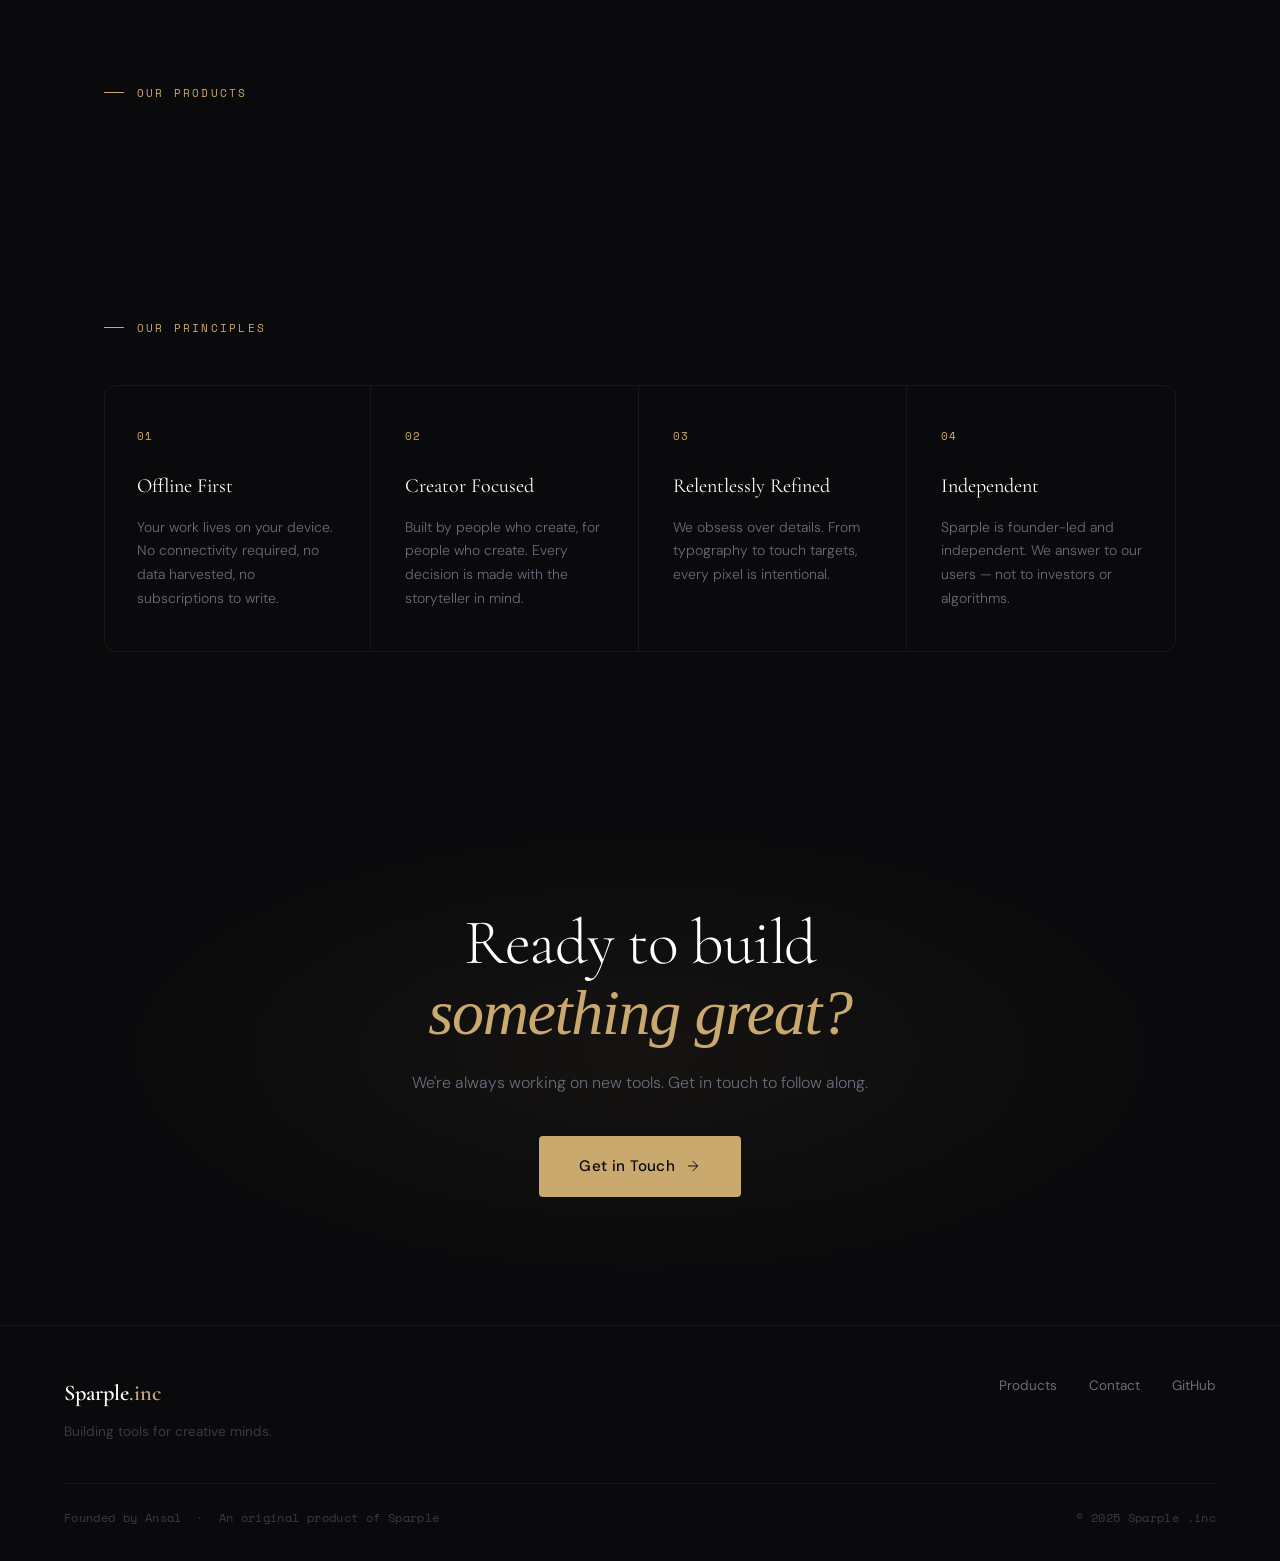
==== commit ec963687: "Add files via upload" ====
--- a/index.html
+++ b/index.html
@@ -50,27 +50,21 @@
     <div class="hero-content">
       <div class="hero-badge reveal-up" style="animation-delay:.1s">
         <span class="badge-dot"></span>
-        Building the Future of Creative Tools
+        Extensions made easy
       </div>
 
       <h1 class="hero-title reveal-up" style="animation-delay:.25s">
         <span class="title-sparple">Sparple</span>
       </h1>
 
-      <div class="hero-product reveal-up" style="animation-delay:.45s">
-        <span class="product-line"></span>
-        <span class="product-name" id="hero-product-name">Ink Well</span>
-        <span class="product-line"></span>
-      </div>
-
-      <p class="hero-sub reveal-up" style="animation-delay:.6s">
+      <p class="hero-sub reveal-up" style="animation-delay:.5s">
         Crafting software for storytellers, creators &amp; visionaries.<br/>
         Offline-first. Privacy-first. Built for mobile.
       </p>
 
-      <div class="hero-actions reveal-up" style="animation-delay:.75s">
-        <a href="product.html?id=inkwell" class="btn-primary" id="hero-cta">
-          <span>Explore Ink Well</span>
+      <div class="hero-actions reveal-up" style="animation-delay:.65s">
+        <a href="#products-section" class="btn-primary">
+          <span>See Our Products</span>
           <svg viewBox="0 0 24 24" fill="none"><path d="M5 12h14M12 5l7 7-7 7" stroke="currentColor" stroke-width="1.5" stroke-linecap="round" stroke-linejoin="round"/></svg>
         </a>
         <a href="#about" class="btn-ghost">Learn More</a>
@@ -96,7 +90,7 @@
         </div>
         <div class="about-right">
           <p>Sparple .inc is an independent technology company focused on building powerful, privacy-respecting tools for creators. We believe great software doesn't need the cloud to be smart.</p>
-          <p>Under Sparple, we incubate and ship products that solve real creative problems — starting with Ink Well, our flagship offline screenwriting studio for mobile.</p>
+          <p>Under Sparple, we incubate and ship products that solve real creative problems — from offline screenwriting studios to lightweight browser extensions.</p>
           <div class="about-stats">
             <div class="stat">
               <span class="stat-num" data-target="100">0</span><span>%</span>
@@ -116,19 +110,12 @@
     </div>
   </section>
 
-  <!-- PRODUCTS — rendered dynamically by js/products.js
-       To add a new product: create a JSON file in /products/ and
-       add its id to PRODUCT_IDS in js/products.js. That's all. -->
-  <!-- PRODUCT CARD -->
+  <!-- PRODUCTS — rendered dynamically from /products/manifest.json -->
   <section class="products" id="products-section">
     <div class="container">
       <div class="section-label">Our Products</div>
-      <!--
-        #products-grid is filled automatically by js/products.js
-        One card is rendered for every product in the /products/ folder.
-        You never need to touch this HTML to add a new product.
-      -->
       <div id="products-grid"></div>
+      <!-- GitHub banner is injected here by products.js -->
     </div>
   </section>
 
@@ -164,8 +151,8 @@
   <!-- CTA -->
   <section class="cta-section">
     <div class="cta-inner">
-      <h2>Ready to write<br/><em>your story?</em></h2>
-      <p>Ink Well is coming soon to Android &amp; iOS. Be the first to know.</p>
+      <h2>Ready to build<br/><em>something great?</em></h2>
+      <p>We're always working on new tools. Get in touch to follow along.</p>
       <a href="contact.html" class="btn-primary large">
         <span>Get in Touch</span>
         <svg viewBox="0 0 24 24" fill="none"><path d="M5 12h14M12 5l7 7-7 7" stroke="currentColor" stroke-width="1.5" stroke-linecap="round" stroke-linejoin="round"/></svg>
@@ -181,8 +168,9 @@
         <p>Building tools for creative minds.</p>
       </div>
       <div class="footer-links">
-        <a href="product.html?id=inkwell">Ink Well</a>
+        <a href="#products-section">Products</a>
         <a href="contact.html">Contact</a>
+        <a href="https://github.com/muhmmadansal-dot/sparple" target="_blank" rel="noopener noreferrer">GitHub</a>
       </div>
     </div>
     <div class="footer-bottom">
@@ -192,7 +180,6 @@
   </footer>
 
   <script src="js/main.js"></script>
-  <!-- Product content system — auto-renders cards from /products/ JSON files -->
   <script src="js/products.js"></script>
 </body>
 </html>
